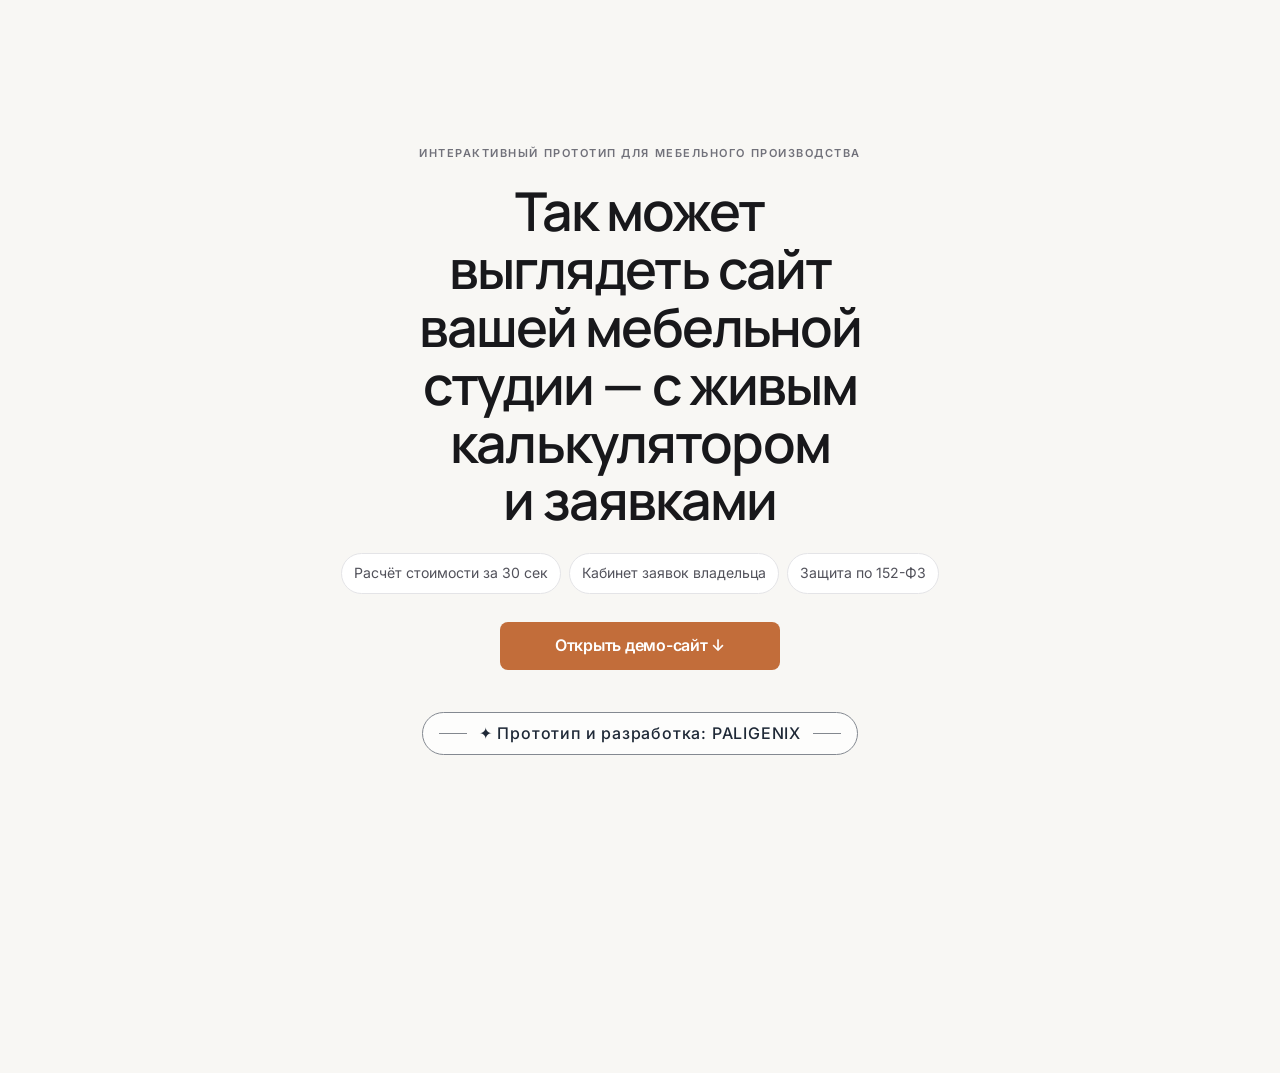
==== index.html @ 4f972f8e "Audit: scroll unlock, z-index, local Lenis, RU-safe fonts" ====
<!DOCTYPE html>
<html lang="ru">
<head>
  <meta charset="UTF-8">
  <meta name="viewport" content="width=device-width, initial-scale=1">
  <title>Мебель на заказ</title>
  <meta id="meta-desc" name="description" content="Мебель под архитектуру квартиры — свой цех и цена, которая не растёт после замера">
  <meta id="theme-color" name="theme-color" content="#C26D3A">
  <meta property="og:title" content="Мебельная студия «ЛИНИЯ» — мебель на заказ">
  <meta property="og:description" content="Мебель под архитектуру квартиры — свой цех и цена, которая не растёт после замера">
  <meta property="og:image" content="https://images.unsplash.com/photo-1600210492486-724fe5c67fb0?auto=format&fit=crop&w=1200&q=80">
  <meta property="og:type" content="website">
  <meta property="og:locale" content="ru_RU">
  <link rel="icon" id="favicon" href="data:image/svg+xml,%3Csvg xmlns='http://www.w3.org/2000/svg' viewBox='0 0 32 32'%3E%3Crect width='32' height='32' fill='%23C26D3A'/%3E%3C/svg%3E">
  <link rel="preconnect" href="https://fonts.bunny.net" crossorigin>
  <link href="https://fonts.bunny.net/css?family=inter:400,500,600|manrope:500,600,700&display=swap" rel="stylesheet">
  <link rel="stylesheet" href="./vendor/lenis.css">
  <link rel="stylesheet" href="./style.css">
</head>
<body>
  <div class="site-preloader" id="site-preloader" role="status" aria-live="polite" aria-busy="true" aria-label="Подготовка прототипа">
    <div class="site-preloader__inner">
      <div class="site-preloader__track" aria-hidden="true"><span class="site-preloader__bar"></span></div>
      <p class="site-preloader__label">PALIGENIX · ПОДГОТОВКА ПРОТОТИПА</p>
    </div>
  </div>
  <div class="read-progress" id="read-progress" aria-hidden="true"><span></span></div>
  <div class="demo-cover" id="demo-cover" hidden>
    <div class="demo-cover-inner wrap">
      <p class="demo-badge" id="demo-badge"></p>
      <h1 class="demo-title" id="demo-title"></h1>
      <ul class="demo-tags" id="demo-tags"></ul>
      <button class="btn btn-primary magnetic demo-open" type="button" data-action="demo-open" id="demo-cta"></button>
      <p class="demo-agency" id="demo-agency" hidden>
        <span class="demo-agency__rule" aria-hidden="true"></span>
        <span class="demo-agency__text">✦ Прототип и разработка: PALIGENIX</span>
        <span class="demo-agency__rule" aria-hidden="true"></span>
      </p>
    </div>
  </div>
  <a class="skip" href="#main" id="skip-link">К содержанию</a>
  <header class="header" id="header"></header>
  <div class="nav-panel" id="nav-panel"></div>
  <main id="main" class="app-main">
    <div class="app-tab-panel is-active" data-app-tab="home" id="app-panel-home">
      <section class="hero" id="hero"></section>
    </div>
    <div class="app-tab-panel" data-app-tab="catalog" id="app-panel-catalog" hidden>
      <section class="section" id="categories"></section>
      <section class="section" id="calculator"></section>
    </div>
    <div class="app-tab-panel" data-app-tab="portfolio" id="app-panel-portfolio" hidden>
      <section class="section" id="portfolio"></section>
    </div>
    <div class="app-tab-panel" data-app-tab="about" id="app-panel-about" hidden>
      <section class="section" id="steps"></section>
      <section class="section" id="reviews"></section>
      <section class="section" id="final"></section>
    </div>
  </main>
  <div class="app-tab-panel" data-app-tab="contacts" id="app-panel-contacts" hidden>
    <footer id="contacts"></footer>
  </div>
  <nav class="app-tabbar" id="app-tabbar" aria-label="Навигация по разделам"></nav>
  <div class="dock" id="dock"></div>
  <div class="toast" id="toast" role="status" aria-live="polite" hidden></div>
  <div id="modal-root" class="modal__overlay" hidden data-lenis-prevent></div>
  <div id="privacy-root" class="modal__overlay" hidden data-lenis-prevent></div>
  <div id="admin-root" class="modal__overlay" hidden data-lenis-prevent></div>
  <template id="consent-doc">
    <h2>Согласие на обработку персональных данных</h2>
    <p>Редакция 19 ноября 2026</p>
    <p>Я, оставляя заявку на сайте мебельной студии, свободно, своей волей и в своём интересе даю согласие ИП *************** (ИНН ************, ОГРНИП ***************) на обработку моих персональных данных: имени и номера телефона.</p>
    <p>Цель обработки — связаться со мной, подготовить расчёт мебели, организовать замер и исполнение договора. С данными совершаются запись, хранение, уточнение и удаление.</p>
    <p>Заявка хранится в браузере на этом устройстве. Если владелец подключил Telegram или таблицу Google, копия заявки уходит и туда. Иных получателей у данных нет.</p>
    <p>Согласие действует до его отзыва. Отозвать согласие можно сообщением в Telegram или WhatsApp, указанные на сайте. Отзыв не отменяет обработку, которую нужно продолжить по уже заключённому договору.</p>
    <p>Состав данных, сроки и порядок удаления описаны в Политике конфиденциальности.</p>
  </template>
  <noscript>
    <p class="noscript">Включите JavaScript: без него не откроются проекты, калькулятор и заявка.</p>
  </noscript>
  <script src="./vendor/lenis.min.js"></script>
  <script src="./config.js"></script>
  <script src="./script.js"></script>
</body>
</html>
---- vendor/lenis.css ----
html.lenis,html.lenis body{height:auto}.lenis.lenis-smooth{scroll-behavior:auto!important}.lenis.lenis-smooth [data-lenis-prevent]{overscroll-behavior:contain}.lenis.lenis-stopped{overflow:clip}.lenis.lenis-smooth iframe{pointer-events:none}
---- style.css ----
:root {
  --bg: #F8F7F4;
  --ink: #18181B;
  --muted: #52525B;
  --faint: #71717A;
  --card: #FFFFFF;
  --line: #E4E4E7;
  --accent: #C26D3A;
  --accent-color: var(--accent);
  --text-color: #1f2937;
  --header: 68px;
  --gap: 96px;
  --sans: "Inter", "Segoe UI", sans-serif;
  --display: "Manrope", "Inter", "Segoe UI", sans-serif;
  --radius: 16px;
}

*,
*::before,
*::after { box-sizing: border-box; }

html { scroll-behavior: smooth; }
html.lenis { scroll-behavior: auto; }

html,
body {
  overflow-x: hidden;
  max-width: 100%;
}

body {
  margin: 0;
  background: var(--bg);
  color: var(--ink);
  font-family: var(--sans);
  font-size: 16px;
  line-height: 1.6;
  text-rendering: optimizeLegibility;
}

body.lock { overflow: hidden; }

img { max-width: 100%; display: block; }

button,
input { font: inherit; color: inherit; }

button { cursor: pointer; }

h1, h2, h3, p { margin: 0; overflow-wrap: break-word; }

h1, h2, h3 {
  font-family: var(--display);
  font-weight: 600;
  letter-spacing: -0.035em;
  line-height: 1.08;
  text-wrap: balance;
}

h1 { font-size: clamp(2.45rem, 7vw, 5.15rem); }
h2 { font-size: clamp(1.9rem, 4vw, 3.25rem); }
h3 { font-size: clamp(1.2rem, 2vw, 1.55rem); letter-spacing: -0.03em; }

a { color: inherit; }

::selection {
  background: color-mix(in srgb, var(--accent) 28%, white);
}

section[id] { scroll-margin-top: 96px; }

[hidden] { display: none !important; }

.skip {
  position: absolute;
  left: 12px;
  top: -40px;
  background: var(--ink);
  color: var(--bg);
  padding: 8px 12px;
  z-index: 100;
}

.skip:focus { top: 12px; }

.wrap {
  width: min(1120px, calc(100% - 32px));
  margin-inline: auto;
}

.section { padding-bottom: var(--gap); }

.eyebrow {
  margin: 0 0 10px;
  font-size: 12px;
  font-weight: 600;
  letter-spacing: 0.16em;
  text-transform: uppercase;
  color: var(--faint);
}

.lead {
  max-width: 40rem;
  color: var(--muted);
  font-size: 1.05rem;
}

.section-head { margin-bottom: 36px; }
.section-head h2 { margin-bottom: 12px; }

.header {
  position: sticky;
  top: 0;
  z-index: 120;
  min-height: var(--header);
  background: #F8F7F4;
  border-bottom: 1px solid var(--line);
}

.header-inner {
  width: min(1120px, calc(100% - 32px));
  margin-inline: auto;
  min-height: var(--header);
  display: flex;
  align-items: center;
  gap: 16px;
}

.logo {
  display: flex;
  flex-direction: column;
  text-decoration: none;
  line-height: 1.05;
  margin-right: auto;
}

.logo b {
  font-family: var(--display);
  font-size: 1.25rem;
  letter-spacing: 0.14em;
  font-weight: 700;
}

.logo small {
  color: var(--faint);
  letter-spacing: 0.04em;
  font-size: 11px;
}

.desk-nav {
  display: none;
  gap: 18px;
}

.desk-nav a {
  text-decoration: none;
  font-size: 0.92rem;
  color: var(--muted);
}

.desk-nav a.is-current,
.desk-nav a:hover { color: var(--ink); }

.desk-nav a.is-current {
  color: var(--accent);
  box-shadow: inset 0 -2px 0 var(--accent);
}

.app-tab-panel {
  outline: none;
}

.app-tab-panel.is-animating {
  animation: app-tab-in 280ms cubic-bezier(0.22, 1, 0.36, 1) both;
}

@keyframes app-tab-in {
  from {
    opacity: 0;
    transform: translate3d(0, 14px, 0);
  }
  to {
    opacity: 1;
    transform: translate3d(0, 0, 0);
  }
}

.app-tabbar {
  display: none;
}

.app-tabbar__list {
  list-style: none;
  margin: 0;
  padding: 0;
  display: grid;
  grid-template-columns: repeat(5, minmax(0, 1fr));
  gap: 2px;
  width: 100%;
}

.app-tabbar__btn {
  display: flex;
  flex-direction: column;
  align-items: center;
  justify-content: center;
  gap: 4px;
  min-height: 48px;
  padding: 8px 4px;
  border: 0;
  border-radius: 0;
  background: transparent;
  color: var(--muted);
  font-size: 10px;
  font-weight: 600;
  line-height: 1.1;
  text-decoration: none;
  letter-spacing: 0.02em;
  transition: color 0.2s ease, background 0.2s ease;
}

.app-tabbar__btn svg {
  display: block;
  width: 22px;
  height: 22px;
}

.app-tabbar__btn.is-active {
  color: var(--accent);
  background: color-mix(in srgb, var(--accent) 8%, var(--bg));
}

.app-tabbar__btn:focus-visible {
  outline: 2px solid var(--accent);
  outline-offset: -2px;
}

.tools {
  display: flex;
  align-items: center;
  gap: 8px;
}

.phone {
  display: inline-flex;
  align-items: center;
  gap: 8px;
  text-decoration: none;
  font-weight: 600;
  letter-spacing: -0.02em;
}

.phone-text { display: none; }

.icon-btn,
.burger {
  width: 42px;
  height: 42px;
  display: grid;
  place-items: center;
  border: 1px solid var(--line);
  border-radius: 8px;
  background: var(--card);
  color: var(--ink);
  text-decoration: none;
}

.icon-btn:hover,
.burger:hover { border-color: var(--accent); color: var(--accent); }

.burger {
  padding: 0;
  display: grid;
  gap: 5px;
  align-content: center;
  justify-items: center;
}

.burger span {
  display: block;
  width: 16px;
  height: 1.5px;
  background: currentColor;
}

.nav-panel { display: none; }

.btn {
  display: inline-flex;
  align-items: center;
  justify-content: center;
  min-height: 48px;
  padding: 0 18px;
  border-radius: 8px;
  border: 1px solid transparent;
  text-decoration: none;
  font-weight: 600;
  letter-spacing: -0.015em;
  background: transparent;
}

.btn-primary { background: var(--accent); color: #fff; }
.btn-primary:hover { background: color-mix(in srgb, var(--accent) 86%, black); }
.btn-primary:disabled { opacity: 0.65; cursor: wait; }

.btn-line { border-color: var(--line); background: transparent; color: var(--ink); }
.btn-line:hover { border-color: var(--ink); }

.btn-block { width: 100%; }

.desk-only { display: none; }

.hero { padding: 36px 0 var(--gap); }

.hero-grid,
.calc,
.final,
.footer-grid { display: grid; gap: 28px; }

.hero-copy .lead { margin-top: 18px; font-size: 1.08rem; }

.actions { display: flex; flex-wrap: wrap; gap: 10px; margin-top: 28px; }

.bullets {
  display: grid;
  gap: 18px;
  margin-top: 36px;
}

.bullet { border-top: 1px solid var(--line); padding-top: 14px; }

.bullet i {
  font-style: normal;
  font-size: 12px;
  letter-spacing: 0.14em;
  color: var(--accent);
  font-weight: 600;
}

.bullet strong {
  display: block;
  margin: 6px 0 8px;
  font-family: var(--display);
  font-size: clamp(1.6rem, 3vw, 2.1rem);
  font-weight: 600;
  letter-spacing: -0.04em;
  line-height: 1;
}

.bullet p { color: var(--muted); font-size: 0.95rem; }

.hero-media { margin: 0; }

.media {
  position: relative;
  overflow: hidden;
  border-radius: var(--radius);
  border: 1px solid var(--line);
  background: #eceae4;
  aspect-ratio: 4 / 5;
}

.media img {
  width: 100%;
  height: 100%;
  object-fit: cover;
}

.hero-media figcaption,
.cat figcaption {
  margin-top: 10px;
  color: var(--faint);
  font-size: 0.86rem;
}

.cat-list,
.project-list,
.steps,
.review-list { display: grid; gap: 16px; }

.cat,
.project,
.review,
.calc-aside,
.final,
.modal,
.privacy-card {
  background: var(--card);
  border: 1px solid var(--line);
  border-radius: var(--radius);
}

.cat {
  overflow: hidden;
  display: flex;
  flex-direction: column;
  cursor: pointer;
}

.cat:focus-visible {
  outline: 2px solid var(--accent);
  outline-offset: 3px;
}
.cat .media { border: 0; border-radius: 0; aspect-ratio: 4 / 3; }
.cat-body,
.project { padding: 20px; }
.cat-body { display: flex; flex-direction: column; gap: 10px; flex: 1; }
.cat-body p,
.project .materials,
.review p,
.step p { color: var(--muted); }
.cat-price,
.project .sum {
  margin-top: auto;
  padding-top: 8px;
  font-family: var(--display);
  font-weight: 600;
  letter-spacing: -0.03em;
  font-size: 1.15rem;
}

.cat-more {
  margin: 4px 0 0;
  font-size: 0.92rem;
  font-weight: 600;
  color: var(--accent);
  letter-spacing: -0.01em;
}

.project {
  display: flex;
  flex-direction: column;
  gap: 12px;
  padding: 0 0 18px;
  text-align: left;
  cursor: pointer;
  width: 100%;
}

.project .media { border: 0; border-top-left-radius: var(--radius); border-top-right-radius: var(--radius); border-bottom-left-radius: 0; border-bottom-right-radius: 0; aspect-ratio: 3 / 2; }
.project .body { padding: 4px 18px 0; display: flex; flex-direction: column; gap: 12px; flex: 1; }
.project:hover { border-color: #d4d4d8; }
.project:focus-visible { outline: 2px solid var(--accent); outline-offset: 3px; }

.spec { display: grid; gap: 8px; }
.spec div { display: grid; grid-template-columns: 88px 1fr; gap: 10px; font-size: 0.92rem; }
.spec dt { color: var(--faint); }
.spec dd { margin: 0; }

.filters {
  display: flex;
  flex-wrap: wrap;
  gap: 8px;
  margin-bottom: 18px;
}

.filter {
  min-height: 42px;
  padding: 0 14px;
  border-radius: 999px;
  border: 1px solid var(--line);
  background: transparent;
}

.filter.is-active {
  background: var(--accent-color, #c25e28);
  border-color: var(--accent-color, #c25e28);
  color: #fff;
}

.filter-btn.active,
.projects__tab.active,
[data-filter].is-active,
[data-filter].active {
  background-color: var(--accent-color, #c25e28) !important;
  border-color: var(--accent-color, #c25e28) !important;
  color: #ffffff !important;
}

@keyframes cardFadeIn {
  from { opacity: 0; transform: translate3d(0, 14px, 0); }
  to { opacity: 1; transform: translate3d(0, 0, 0); }
}

.project-card--animate {
  animation: cardFadeIn 0.35s cubic-bezier(0.22, 1, 0.36, 1) both;
}

.empty {
  color: var(--muted);
  padding: 12px 0 4px;
}

.calc-main { display: grid; gap: 22px; }

.step-block h3 {
  font-size: 1.05rem;
  margin-bottom: 12px;
}

.options { display: grid; gap: 8px; }

.option {
  position: relative;
  text-align: left;
  border: 1px solid var(--line);
  background: var(--card);
  border-radius: 12px;
  padding: 14px 36px 14px 14px;
  min-height: 56px;
}

.option b { display: block; font-weight: 600; }
.option span { display: block; color: var(--muted); font-size: 0.9rem; margin-top: 2px; }

.option.is-selected {
  border-color: var(--accent);
  background: color-mix(in srgb, var(--accent) 8%, white);
}

.option.is-selected::after {
  content: "";
  position: absolute;
  top: 16px;
  right: 14px;
  width: 8px;
  height: 8px;
  border-radius: 50%;
  background: var(--accent);
}

.size-now {
  display: flex;
  align-items: baseline;
  gap: 8px;
  margin-bottom: 6px;
}

.size-now b {
  font-family: var(--display);
  font-size: clamp(2rem, 5vw, 3rem);
  font-weight: 600;
  letter-spacing: -0.045em;
  line-height: 1;
}

.size-now span { color: var(--muted); }

input[type="range"] {
  --p: 22%;
  appearance: none;
  width: 100%;
  height: 32px;
  background: transparent;
  margin: 0;
}

input[type="range"]:focus-visible { outline: none; }

input[type="range"]::-webkit-slider-runnable-track {
  height: 2px;
  background: linear-gradient(90deg, var(--accent) var(--p), var(--line) var(--p));
}

input[type="range"]::-webkit-slider-thumb {
  appearance: none;
  width: 22px;
  height: 22px;
  margin-top: -10px;
  border-radius: 50%;
  background: #fff;
  border: 2px solid var(--accent);
}

input[type="range"]::-moz-range-track {
  height: 2px;
  background: var(--line);
  border: 0;
}

input[type="range"]::-moz-range-progress {
  height: 2px;
  background: var(--accent);
}

input[type="range"]::-moz-range-thumb {
  width: 22px;
  height: 22px;
  border-radius: 50%;
  background: #fff;
  border: 2px solid var(--accent);
}

.calc-aside {
  padding: 20px;
  display: grid;
  gap: 14px;
  align-content: start;
  position: sticky;
  top: calc(var(--header) + 8px);
  z-index: 20;
}

.quote-label {
  font-size: 12px;
  letter-spacing: 0.14em;
  text-transform: uppercase;
  color: var(--faint);
  font-weight: 600;
}

.quote-value {
  font-family: var(--display);
  font-size: clamp(1.55rem, 3vw, 2.15rem);
  font-weight: 600;
  letter-spacing: -0.035em;
  line-height: 1.15;
}

.quote-meta { color: var(--muted); font-size: 0.92rem; }

.gift {
  margin: 0;
  padding: 12px 14px;
  border-radius: 12px;
  border: 1px solid color-mix(in srgb, var(--accent) 30%, white);
  background: color-mix(in srgb, var(--accent) 8%, white);
  color: var(--ink);
  font-size: 0.95rem;
}

.form { display: grid; gap: 12px; }

.fields { display: grid; gap: 12px; }

.field { display: grid; gap: 6px; }

.field > span,
.check { font-size: 0.92rem; }

.field > span {
  font-size: 12px;
  letter-spacing: 0.08em;
  text-transform: uppercase;
  color: var(--faint);
  font-weight: 600;
}

input[type="text"],
input[type="tel"] {
  width: 100%;
  height: 52px;
  border-radius: 8px;
  border: 1px solid var(--line);
  background: #fff;
  padding: 0 14px;
}

input.is-invalid { border-color: #9F3A2F; }

.field-error {
  min-height: 1.1em;
  color: #9F3A2F;
  font-size: 0.85rem;
}

.form-error { color: #9F3A2F; font-size: 0.92rem; min-height: 1.2em; }

.check {
  display: flex;
  flex-wrap: wrap;
  gap: 6px 8px;
  align-items: flex-start;
  color: var(--muted);
}

.check label {
  display: flex;
  gap: 10px;
  align-items: flex-start;
}

.check input {
  appearance: none;
  width: 20px;
  height: 20px;
  margin: 2px 0 0;
  border: 1px solid #d4d4d8;
  border-radius: 4px;
  display: grid;
  place-items: center;
  flex: none;
  background: #fff;
}

.check input:checked {
  background: var(--accent);
  border-color: var(--accent);
}

.check input:checked::after {
  content: "";
  width: 9px;
  height: 5px;
  border-left: 2px solid #fff;
  border-bottom: 2px solid #fff;
  transform: rotate(-45deg) translateY(-1px);
}

.check input:focus-visible { outline: 2px solid var(--accent); outline-offset: 2px; }

.linkish {
  padding: 0;
  border: 0;
  background: none;
  color: inherit;
  text-decoration: underline;
  text-underline-offset: 3px;
}

.fine { color: var(--faint); font-size: 0.85rem; }

.step { border-top: 1px solid var(--line); padding-top: 16px; }
.step .num {
  display: block;
  margin-bottom: 10px;
  color: var(--accent);
  font-family: var(--display);
  letter-spacing: 0.12em;
  font-size: 0.92rem;
}
.step h3 { margin-bottom: 8px; }

.review {
  padding: 24px 20px;
  display: flex;
  flex-direction: column;
  gap: 16px;
}

.review .mark {
  font-family: var(--display);
  font-size: 2.4rem;
  line-height: 0.7;
  color: var(--accent);
}

.review footer { margin-top: auto; display: grid; gap: 2px; }
.review strong { font-weight: 600; }
.review em { font-style: normal; color: var(--faint); font-size: 0.9rem; }

.final { padding: 24px 18px; }

.footer {
  background: var(--bg);
  color: var(--text-color);
  padding: var(--gap) 0 28px;
  border-top: 1px solid var(--line);
}

.footer .eyebrow,
.footer .fine,
.footer .muted { color: var(--faint); }

.footer h2 {
  font-size: clamp(1.6rem, 3vw, 2.2rem);
  margin-bottom: 8px;
  color: var(--ink);
}

.contact-list { display: grid; gap: 8px; margin-top: 16px; list-style: none; padding: 0; }

.footer a,
.footer__nav-link,
.footer__link {
  display: inline;
  padding: 0;
  border: 0;
  background: none;
  color: #1c1917 !important;
  font: inherit;
  font-weight: inherit;
  letter-spacing: inherit;
  text-align: left;
  text-decoration: none;
  cursor: pointer;
  transition: color 0.35s ease;
}

.footer__nav-link:hover,
.footer__nav-link:focus-visible,
.footer__link:hover,
.footer__link:focus-visible,
.footer a:hover,
.footer a:focus-visible {
  color: var(--accent-color) !important;
}

.map-stub {
  position: relative;
  display: block;
  width: 100%;
  max-width: 100%;
  height: 220px;
  margin-top: 16px;
  padding: 0;
  border: 1px solid var(--line);
  border-radius: 12px;
  overflow: hidden;
  background: #E7DFD2;
  color: inherit;
  isolation: isolate;
}

.map-embed {
  position: absolute;
  inset: 0;
  width: 100%;
  height: 100%;
  max-width: 100%;
  border: 0;
  display: block;
}

.map-art {
  width: 100%;
  height: 100%;
  display: block;
}

.map-hint {
  position: absolute;
  left: 50%;
  bottom: 16px;
  z-index: 3;
  max-width: calc(100% - 24px);
  padding: 10px 14px;
  border-radius: 999px;
  background: rgba(248, 247, 244, 0.94);
  color: var(--text-color);
  font-size: 13px;
  font-weight: 500;
  letter-spacing: 0.02em;
  white-space: nowrap;
  text-decoration: none;
  pointer-events: auto;
  opacity: 0;
  transform: translate(-50%, 8px);
  transition: opacity 0.35s ease, transform 0.35s ease;
}

.map-hint:hover,
.map-hint:focus-visible {
  color: var(--text-color);
}

.map-stub:hover .map-hint,
.map-stub:focus-visible .map-hint {
  opacity: 1;
  transform: translate(-50%, 0);
}

.map-stage {
  height: min(62vh, 520px);
  overflow: hidden;
  border-radius: 12px;
  border: 1px solid var(--line);
  background: #E7DFD2;
  cursor: grab;
  touch-action: none;
}

.map-stage:active { cursor: grabbing; }

.map-stage .map-art {
  width: 148%;
  height: 148%;
  max-width: none;
  transform: translate(-16%, -16%);
}

.map-note {
  margin-top: 14px;
  color: var(--muted);
  font-size: 0.92rem;
}

.legal { margin-top: 28px; padding-top: 18px; border-top: 1px solid var(--line); display: grid; gap: 6px; }

#modal-root,
#privacy-root,
#admin-root {
  position: fixed;
  inset: 0;
  z-index: 10120;
  display: grid;
  place-items: end center;
  padding: 12px;
  background: rgba(24, 24, 27, 0.48);
}

#privacy-root { z-index: 10130; }
#admin-root { z-index: 10125; }

#modal-root[hidden],
#privacy-root[hidden],
#admin-root[hidden] { display: none; }

.modal,
.privacy-card {
  width: min(720px, 100%);
  max-height: min(92vh, 880px);
  overflow: auto;
  padding: 22px 18px 18px;
}

.modal-wide { width: min(880px, 100%); }

.modal header,
.privacy-card header {
  display: flex;
  justify-content: space-between;
  gap: 12px;
  align-items: flex-start;
  margin-bottom: 12px;
}

.x {
  width: 40px;
  height: 40px;
  border-radius: 8px;
  border: 1px solid var(--line);
  background: #fff;
  flex: none;
}

.modal .media { aspect-ratio: 16 / 10; margin-bottom: 16px; }

.ticket {
  margin: 14px 0;
  padding: 14px;
  border-radius: 12px;
  border: 1px solid var(--line);
  background: var(--bg);
  white-space: pre-wrap;
  font-family: var(--sans);
  font-size: 0.92rem;
  line-height: 1.5;
}

.noscript {
  padding: 16px;
  text-align: center;
}

@media (max-width: 959px) {
  .calc-aside { order: -1; }
}

@media (min-width: 720px) {
  .wrap,
  .header-inner { width: min(1120px, calc(100% - 48px)); }
  .phone-text { display: inline; }
  .options { grid-template-columns: 1fr 1fr; }
  .fields { grid-template-columns: 1fr 1fr; }
  .bullets { grid-template-columns: repeat(3, 1fr); }
  .hero-media .media { aspect-ratio: 4 / 5; }
  #modal-root,
  #privacy-root,
  #admin-root { place-items: center; padding: 24px; }
  .modal,
  .privacy-card { padding: 28px; }
}

@media (min-width: 960px) {
  .desk-nav { display: flex; }
  .desk-only { display: inline-flex; }
  .burger,
  .nav-panel { display: none !important; }
  .hero-grid { grid-template-columns: 1.12fr 0.88fr; gap: 56px; align-items: end; }
  .cat-list,
  .project-list { grid-template-columns: 1fr 1fr; }
  .steps,
  .review-list { grid-template-columns: repeat(3, 1fr); }
  .steps { grid-template-columns: repeat(4, 1fr); gap: 22px; }
  .calc { grid-template-columns: minmax(0, 1.45fr) minmax(280px, 0.7fr); align-items: start; gap: 22px; }
  .final,
  .footer-grid { grid-template-columns: 1.1fr 0.9fr 1.15fr; gap: 36px; }
  .final { grid-template-columns: 1fr 1fr; padding: 42px; gap: 40px; align-items: start; }
  .calc-aside { z-index: 5; }
}

.nav-panel__nav {
  display: grid;
  grid-template-columns: 1fr 1fr;
  gap: 8px 10px;
}

.nav-panel__tab {
  display: flex;
  align-items: center;
  justify-content: flex-start;
  min-height: 44px;
  padding: 10px 12px;
  border: 1px solid rgba(0, 0, 0, 0.08);
  border-radius: 10px;
  background: #fff;
  font-size: 14px;
  font-weight: 500;
  line-height: 1.25;
  color: #5c5852;
  text-align: left;
  transition: color 0.2s ease, border-color 0.2s ease;
}

.nav-panel__tab.is-active {
  color: #b46532;
  border-color: color-mix(in srgb, #b46532 35%, #e4e4e7);
  background: color-mix(in srgb, #b46532 6%, #fff);
}

.nav-panel__divider {
  border: 0;
  border-top: 1px solid rgba(0, 0, 0, 0.08);
  margin: 12px 0;
}

.nav-panel__actions {
  display: flex;
  flex-direction: column;
  gap: 10px;
}

.nav-panel__link {
  display: block;
  font-size: 15px;
  font-weight: 500;
  line-height: 1.35;
  text-decoration: none;
  color: var(--ink);
}

.nav-panel__cta {
  margin-top: 4px;
  min-height: 44px;
}

@media (max-width: 959px) {
  body.menu-open { overflow: hidden; }
  body.menu-open .nav-panel {
    display: flex;
    flex-direction: column;
    position: fixed;
    top: 56px;
    left: 0;
    width: 100%;
    max-height: 55vh;
    overflow-y: auto;
    -webkit-overflow-scrolling: touch;
    background: #faf8f5;
    border-bottom: 1px solid rgba(0, 0, 0, 0.1);
    box-shadow: 0 14px 32px rgba(0, 0, 0, 0.12);
    padding: 16px 20px;
    z-index: 10110;
  }
}

@media (hover: hover) and (pointer: fine) {
  .media img:not([data-parallax]) { transition: transform 0.6s ease; }
  .cat:hover img:not([data-parallax]),
  .project:hover img:not([data-parallax]) { transform: scale(1.035); }
}

.site-preloader {
  position: fixed;
  inset: 0;
  z-index: 10200;
  display: flex;
  flex-direction: column;
  align-items: center;
  justify-content: center;
  background: #f8f6f2;
  transition: opacity 0.4s ease, visibility 0.4s ease;
}

.site-preloader.is-hidden {
  opacity: 0;
  visibility: hidden;
  pointer-events: none;
}

.site-preloader__inner {
  display: flex;
  flex-direction: column;
  align-items: center;
  gap: 18px;
  width: min(280px, calc(100% - 48px));
}

.site-preloader__track {
  width: 100%;
  height: 2px;
  border-radius: 999px;
  overflow: hidden;
  background: color-mix(in srgb, #c25e28 14%, #f8f6f2);
}

.site-preloader__bar {
  display: block;
  width: 0;
  height: 100%;
  border-radius: inherit;
  background: #c25e28;
  animation: preloaderBar 0.85s cubic-bezier(0.22, 1, 0.36, 1) forwards;
}

.site-preloader__label {
  margin: 0;
  font-size: 11px;
  font-weight: 600;
  letter-spacing: 0.16em;
  text-transform: uppercase;
  color: var(--muted);
  text-align: center;
}

@keyframes preloaderBar {
  to { width: 100%; }
}

.read-progress {
  position: fixed;
  top: 0;
  left: 0;
  right: 0;
  height: 2.5px;
  z-index: 60;
  pointer-events: none;
  background: transparent;
}

.read-progress span {
  display: block;
  width: 100%;
  height: 100%;
  background: var(--accent);
  transform: scaleX(0);
  transform-origin: left center;
  will-change: transform;
}

.demo-cover {
  position: fixed;
  inset: 0;
  z-index: 10100;
  height: 100vh;
  display: grid;
  place-items: center;
  background: var(--bg);
  color: var(--ink);
  transition: transform 0.75s cubic-bezier(0.76, 0, 0.24, 1);
}

.demo-cover.is-leave {
  transform: translateY(-100%);
}

.demo-cover-inner {
  display: grid;
  gap: 20px;
  text-align: center;
  justify-items: center;
}

.demo-badge {
  margin: 0;
  font-size: 11px;
  font-weight: 600;
  letter-spacing: 0.14em;
  text-transform: uppercase;
  color: var(--faint);
}

.demo-title {
  margin: 0;
  max-width: 16ch;
  font-family: var(--display);
  font-size: clamp(1.85rem, 5.5vw, 3.35rem);
  font-weight: 600;
  letter-spacing: -0.035em;
  line-height: 1.08;
}

.demo-tags {
  display: flex;
  flex-wrap: wrap;
  gap: 8px;
  justify-content: center;
  margin: 4px 0 0;
  padding: 0;
  list-style: none;
}

.demo-tags li {
  padding: 8px 12px;
  border: 1px solid var(--line);
  border-radius: 999px;
  font-size: 0.88rem;
  color: var(--muted);
  background: var(--card);
}

.demo-open { margin-top: 8px; min-width: min(100%, 280px); }

.demo-agency {
  display: inline-flex;
  align-items: center;
  gap: 12px;
  margin: 22px 0 0;
  padding: 10px 16px;
  border: 1px solid color-mix(in srgb, var(--text-color) 55%, white);
  border-radius: 999px;
  background: rgba(255, 255, 255, 0.78);
  color: var(--text-color);
}

.demo-agency__text {
  font-size: 16px;
  font-weight: 500;
  letter-spacing: 0.05em;
  line-height: 1.35;
  color: var(--text-color);
}

.demo-agency__rule {
  width: 28px;
  height: 1px;
  flex: none;
  background: var(--text-color);
  opacity: 0.55;
}

.variant-list {
  display: grid;
  gap: 22px;
  margin-top: 8px;
}

.variant-card {
  display: grid;
  gap: 14px;
  padding-bottom: 18px;
  border-bottom: 1px solid var(--line);
}

.variant-card:last-child {
  border-bottom: 0;
  padding-bottom: 0;
}

.variant-card .media { aspect-ratio: 16 / 9; border-radius: 12px; }

@media (min-width: 720px) {
  .variant-list { grid-template-columns: 1fr 1fr; gap: 18px; }
  .variant-card { border-bottom: 0; padding-bottom: 0; border-right: 1px solid var(--line); padding-right: 18px; }
  .variant-card:nth-child(2n) { border-right: 0; padding-right: 0; }
}

html:not(.has-intro) .hero-reveal {
  opacity: 1;
  filter: none;
  transform: none;
}

html.has-intro .hero-reveal {
  opacity: 0;
  filter: blur(8px);
  transform: translate3d(0, 22px, 0) scale(1.04);
}

html.has-intro.is-revealed .hero-reveal {
  animation: heroIn 0.85s cubic-bezier(.16, 1, .3, 1) forwards;
}

html.has-intro.is-revealed .hero-reveal.d2 { animation-delay: 0.08s; }
html.has-intro.is-revealed .hero-reveal.d3 { animation-delay: 0.16s; }
html.has-intro.is-revealed .hero-reveal.d4 { animation-delay: 0.22s; }
html.has-intro.is-revealed .hero-reveal.d5 { animation-delay: 0.3s; }

html.is-settled-hero .hero-reveal {
  opacity: 1;
  filter: none;
  transform: none;
  animation: none;
}

@keyframes heroIn {
  to { opacity: 1; filter: blur(0); transform: translate3d(0, 0, 0) scale(1); }
}

.reveal {
  opacity: 0;
  transform: translate3d(0, 16px, 0);
  will-change: transform, opacity;
}

.reveal.is-in {
  animation: rise 0.92s cubic-bezier(0.22, 1, 0.36, 1) forwards;
  animation-delay: var(--d, 0ms);
}

.reveal.is-settled {
  animation: none;
  opacity: 1;
  transform: none;
  will-change: auto;
}

@keyframes rise {
  from { opacity: 0; transform: translate3d(0, 16px, 0); }
  to { opacity: 1; transform: translate3d(0, 0, 0); }
}

.magnetic { transition: transform 0.22s cubic-bezier(0.22, 1, 0.36, 1); }

.media img[data-parallax] {
  position: absolute;
  left: 0;
  top: -10%;
  width: 100%;
  height: 120%;
  max-width: none;
  transition: none;
}

.tilt { position: relative; }
.glare {
  position: absolute;
  inset: 0;
  z-index: 3;
  border-radius: inherit;
  pointer-events: none;
  opacity: 0;
}

.toast {
  position: fixed;
  z-index: 95;
  left: 50%;
  bottom: 24px;
  width: min(440px, calc(100% - 32px));
  margin: 0;
  padding: 16px 18px;
  border: 1px solid var(--line);
  border-radius: 14px;
  background: var(--card);
  color: var(--text-color);
  font-size: 15px;
  font-weight: 500;
  line-height: 1.45;
  letter-spacing: -0.01em;
  box-shadow: 0 18px 40px rgba(24, 24, 27, 0.14);
  opacity: 0;
  transform: translate(-50%, 10px);
  transition: opacity 0.35s ease, transform 0.35s ease;
}

.toast.is-on {
  opacity: 1;
  transform: translate(-50%, 0);
}

.dock {
  display: none;
}

.lead-card {
  border-top: 1px solid var(--line);
  padding: 14px 0;
  display: grid;
  gap: 6px;
}

.lead-card header,
.lead-tools {
  display: flex;
  justify-content: space-between;
  gap: 12px;
  align-items: center;
  flex-wrap: wrap;
}

.lead-card time,
.admin select { color: var(--muted); }

.admin select {
  height: 42px;
  border: 1px solid var(--line);
  border-radius: 8px;
  background: #fff;
  padding: 0 10px;
}

@media (hover: none) {
  .map-hint {
    opacity: 1;
    transform: translate(-50%, 0);
  }
}

@media (max-width: 768px) {
  :root {
    --header: 56px;
    --gap: 24px;
  }

  html,
  body {
    overflow-x: hidden;
    max-width: 100%;
    margin: 0;
    padding: 0;
  }

  body {
    padding-bottom: env(safe-area-inset-bottom, 0px);
  }

  .toast {
    bottom: calc(72px + env(safe-area-inset-bottom, 0px));
  }

  .app-main,
  .app-tab-panel,
  #app-panel-contacts {
    padding: 0;
    min-height: auto !important;
    height: auto !important;
  }

  #app-tabbar.app-tabbar {
    position: fixed;
    bottom: 0;
    left: 0;
    right: 0;
    width: 100%;
    height: calc(64px + env(safe-area-inset-bottom, 0px));
    padding: 0 2px env(safe-area-inset-bottom, 0px);
    background: rgba(250, 248, 245, 0.96);
    backdrop-filter: blur(10px);
    -webkit-backdrop-filter: blur(10px);
    border-top: 1px solid rgba(0, 0, 0, 0.08);
    display: flex !important;
    flex-flow: row nowrap;
    justify-content: space-around;
    align-items: center;
    gap: 0;
    z-index: 9999;
    box-shadow: none;
    overflow: visible;
  }

  #app-tabbar .app-tabbar__btn {
    flex: 1 1 0;
    min-width: 0;
    max-width: 20%;
    display: flex;
    flex-direction: column;
    align-items: center;
    justify-content: center;
    gap: 4px;
    padding: 6px 1px;
    font-size: 10px;
    font-weight: 500;
    line-height: 1;
    color: #5c5852;
    background: transparent;
  }

  #app-tabbar .app-tabbar__list {
    display: flex !important;
    flex-flow: row nowrap;
    justify-content: space-around;
    align-items: center;
    width: 100%;
    height: 64px;
    margin: 0;
    padding: 0;
    gap: 0;
    list-style: none;
    grid-template-columns: none !important;
  }

  .app-tabbar__btn.is-active {
    color: #b46532;
    background: transparent;
  }

  .app-tabbar__btn span {
    max-width: 100%;
    overflow: hidden;
    text-overflow: ellipsis;
    white-space: nowrap;
    font-size: 10px;
    font-weight: 500;
    line-height: 1;
  }

  .app-tabbar__btn svg {
    width: 20px;
    height: 20px;
  }

  body.lock .app-tabbar,
  body.modal-open .app-tabbar {
    visibility: hidden;
    pointer-events: none;
  }

  .dock {
    display: none !important;
  }

  .hero,
  .section,
  .app-tab-panel > .section,
  #app-panel-contacts,
  #contacts {
    min-height: auto !important;
    height: auto !important;
    padding: 20px 16px 84px 16px;
  }

  .map-stage {
    height: auto !important;
    min-height: auto !important;
  }

  .hero-grid {
    display: flex;
    flex-direction: column;
    gap: 16px;
  }

  .hero-copy {
    display: contents;
  }

  .hero-reveal.d1 { order: 1; }
  .hero-reveal.d2 { order: 2; }
  .hero-reveal.d3 { order: 3; }
  .hero-media { order: 4; margin-top: 4px; }
  .hero-reveal.d5 { order: 5; }

  .hero-copy .lead {
    margin-top: 12px;
  }

  .actions {
    margin-top: 16px;
  }

  .hero-media .media {
    aspect-ratio: 4 / 3;
    border-radius: 12px;
  }

  .bullets {
    margin-top: 16px;
    gap: 14px;
    grid-template-columns: 1fr;
  }

  .cat-list,
  .project-list,
  .steps,
  .review-list,
  .footer-grid,
  .calc,
  .final,
  .bullets,
  .options,
  .fields {
    grid-template-columns: 1fr !important;
    gap: 16px;
  }

  .calc {
    display: grid;
  }

  .app-tab-panel[data-app-tab="portfolio"] .filters {
    display: flex;
    flex-wrap: nowrap;
    gap: 8px;
    overflow-x: auto;
    -webkit-overflow-scrolling: touch;
    white-space: nowrap;
    scrollbar-width: none;
    margin-bottom: 16px;
    padding-bottom: 4px;
  }

  .app-tab-panel[data-app-tab="portfolio"] .filters::-webkit-scrollbar {
    display: none;
  }

  .app-tab-panel[data-app-tab="portfolio"] .filter {
    flex-shrink: 0;
    min-height: auto;
    padding: 8px 14px;
    font-size: 13px;
    white-space: nowrap;
  }

  .project .media {
    aspect-ratio: 4 / 3;
    border-radius: 12px 12px 0 0;
  }

  .project .media img {
    border-radius: 12px 12px 0 0;
    object-fit: cover;
    width: 100%;
  }

  .project {
    padding: 0;
    overflow: hidden;
    border-radius: 12px;
  }

  .project .body {
    padding: 12px 16px 16px;
    gap: 10px;
  }

  .project .spec {
    gap: 6px;
  }

  .map-stub {
    position: relative;
    width: 100%;
    height: 240px;
    margin-top: 12px;
    border-radius: 12px;
    overflow: hidden;
  }

  .header,
  .header-inner {
    min-height: 0;
    height: auto;
  }

  .header-inner {
    padding-block: 10px;
    align-items: center;
    flex-wrap: nowrap;
  }

  .wrap {
    width: 100%;
    max-width: 100%;
    margin-inline: 0;
    padding-inline: 0;
  }

  .section-head {
    margin-bottom: 20px;
  }

  .section-head h2,
  .section-head .lead {
    line-height: 1.2;
  }

  .bullet strong {
    line-height: 1.18;
    margin: 8px 0 10px;
  }

  .step .num {
    line-height: 1.15;
    margin-bottom: 12px;
  }

  .step h3,
  .step p {
    line-height: 1.45;
  }

  .review .mark {
    line-height: 1;
  }

  section[id] { scroll-margin-top: 76px; }

  .calculator__result,
  .calc-summary,
  .calc-aside {
    position: static !important;
    top: auto !important;
    z-index: 1 !important;
    margin-bottom: 16px !important;
  }

  .modal,
  .modal__overlay,
  .privacy-card {
    overflow-y: auto !important;
    -webkit-overflow-scrolling: touch !important;
    touch-action: pan-y !important;
    overscroll-behavior: contain !important;
  }

  .modal,
  .modal__dialog,
  .modal__content,
  .privacy-card {
    max-height: 84vh !important;
    overflow-y: auto !important;
    -webkit-overflow-scrolling: touch !important;
    touch-action: pan-y !important;
  }
}

/* Footer links: max priority on light footer */
footer a,
footer button,
.footer a,
.footer__link,
.footer__nav-link,
.footer__contact-link {
  color: #1c1917 !important;
  opacity: 1 !important;
}

footer a:hover,
footer button:hover,
.footer a:hover,
.footer__link:hover,
.footer__nav-link:hover,
.footer__contact-link:hover {
  color: #c25e28 !important;
}

@media (prefers-reduced-motion: reduce) {
  html { scroll-behavior: auto; }
  .media img { transition: none; }
  .demo-cover { display: none; }
  .read-progress { display: none; }
  html.has-intro .hero-reveal,
  .reveal {
    opacity: 1;
    filter: none;
    transform: none;
    animation: none;
  }
  .app-tab-panel.is-animating { animation: none; }
}
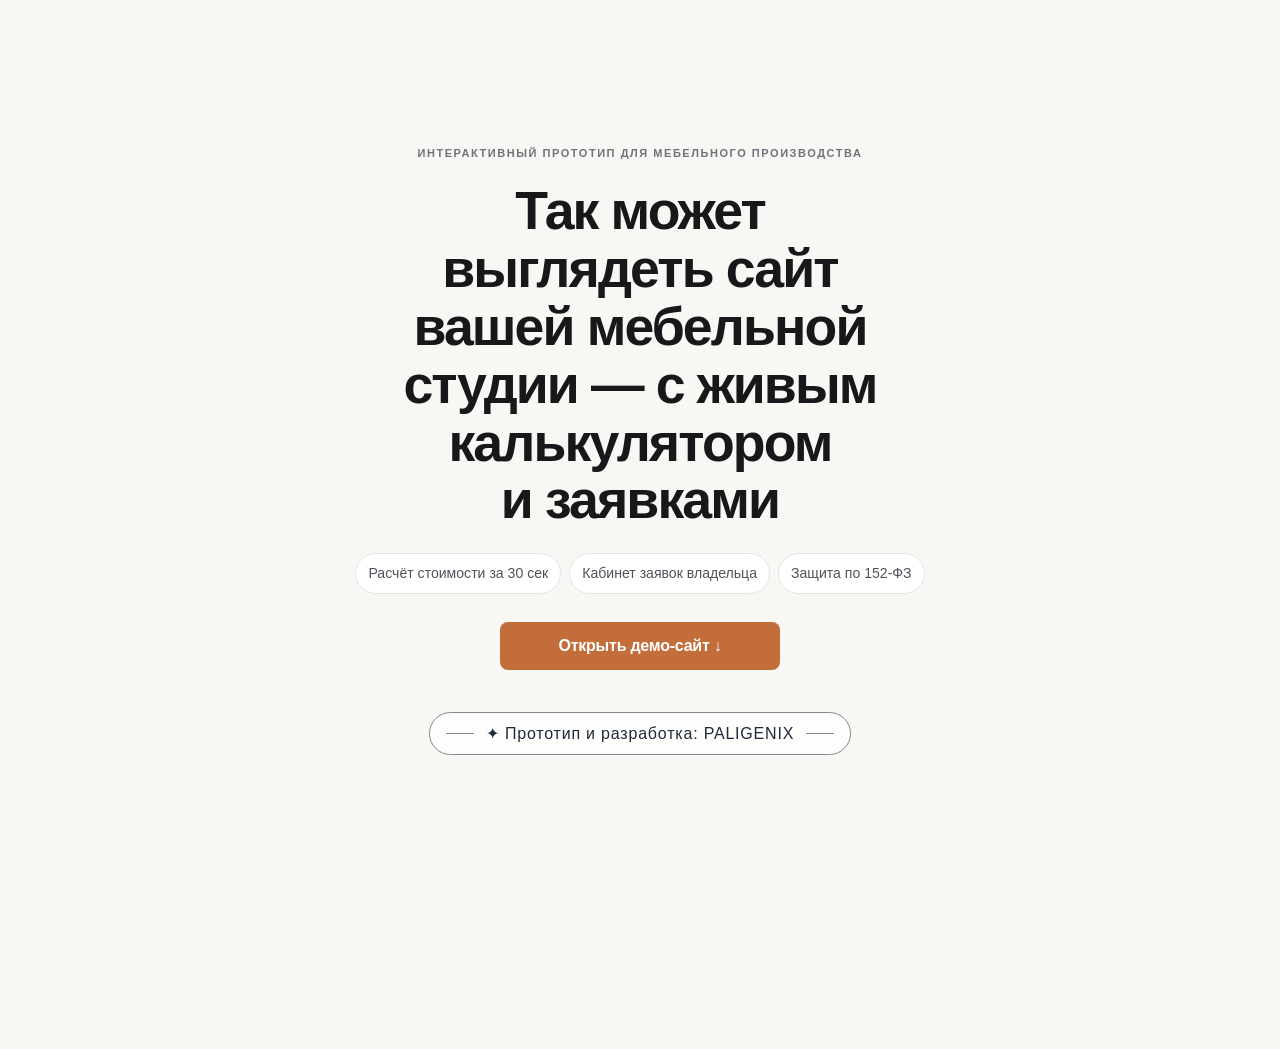
==== commit c7deef87: "Fix: client tab SPA, vercel rewrite, system fonts, fast load" ====
--- a/index.html
+++ b/index.html
@@ -8,22 +8,13 @@
   <meta id="theme-color" name="theme-color" content="#C26D3A">
   <meta property="og:title" content="Мебельная студия «ЛИНИЯ» — мебель на заказ">
   <meta property="og:description" content="Мебель под архитектуру квартиры — свой цех и цена, которая не растёт после замера">
-  <meta property="og:image" content="https://images.unsplash.com/photo-1600210492486-724fe5c67fb0?auto=format&fit=crop&w=1200&q=80">
   <meta property="og:type" content="website">
   <meta property="og:locale" content="ru_RU">
   <link rel="icon" id="favicon" href="data:image/svg+xml,%3Csvg xmlns='http://www.w3.org/2000/svg' viewBox='0 0 32 32'%3E%3Crect width='32' height='32' fill='%23C26D3A'/%3E%3C/svg%3E">
-  <link rel="preconnect" href="https://fonts.bunny.net" crossorigin>
-  <link href="https://fonts.bunny.net/css?family=inter:400,500,600|manrope:500,600,700&display=swap" rel="stylesheet">
   <link rel="stylesheet" href="./vendor/lenis.css">
   <link rel="stylesheet" href="./style.css">
 </head>
 <body>
-  <div class="site-preloader" id="site-preloader" role="status" aria-live="polite" aria-busy="true" aria-label="Подготовка прототипа">
-    <div class="site-preloader__inner">
-      <div class="site-preloader__track" aria-hidden="true"><span class="site-preloader__bar"></span></div>
-      <p class="site-preloader__label">PALIGENIX · ПОДГОТОВКА ПРОТОТИПА</p>
-    </div>
-  </div>
   <div class="read-progress" id="read-progress" aria-hidden="true"><span></span></div>
   <div class="demo-cover" id="demo-cover" hidden>
     <div class="demo-cover-inner wrap">
--- a/style.css
+++ b/style.css
@@ -10,8 +10,8 @@
   --text-color: #1f2937;
   --header: 68px;
   --gap: 96px;
-  --sans: "Inter", "Segoe UI", sans-serif;
-  --display: "Manrope", "Inter", "Segoe UI", sans-serif;
+  --sans: -apple-system, BlinkMacSystemFont, "Segoe UI", Roboto, "Helvetica Neue", Arial, sans-serif;
+  --display: -apple-system, BlinkMacSystemFont, "Segoe UI", Roboto, "Helvetica Neue", Arial, sans-serif;
   --radius: 16px;
 }
 
@@ -356,8 +356,13 @@
   overflow: hidden;
   border-radius: var(--radius);
   border: 1px solid var(--line);
-  background: #eceae4;
+  background: linear-gradient(145deg, #eceae4 0%, #e4e0d8 48%, #ddd8cf 100%);
   aspect-ratio: 4 / 5;
+}
+
+.media img.is-img-error {
+  opacity: 0;
+  visibility: hidden;
 }
 
 .media img {
